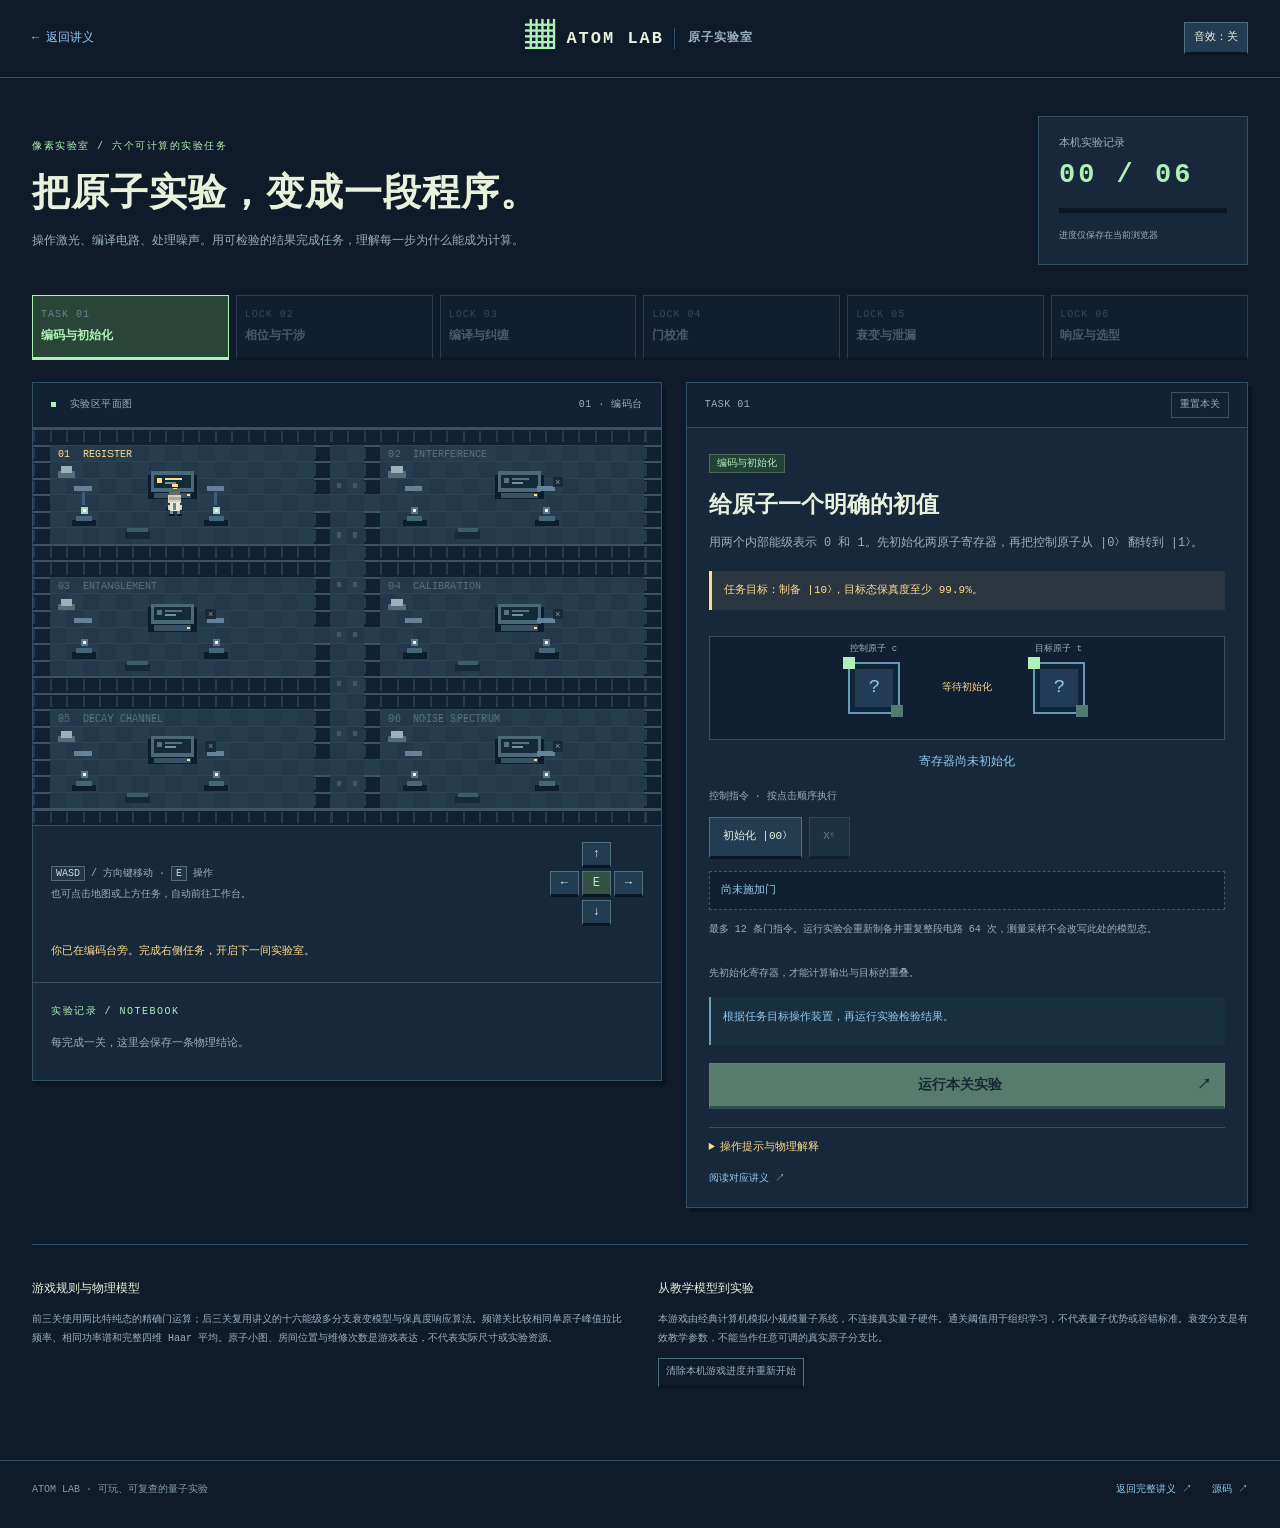
==== game.html @ e40fb6db "Add six-mission pixel atom laboratory game with physics-based progression" ====
<!doctype html>
<html lang="zh-CN"><head><meta charset="utf-8"><meta name="viewport" content="width=device-width,initial-scale=1"><meta name="theme-color" content="#101b2a"><meta name="description" content="一款可在手机与电脑上游玩的中性原子像素实验室：编译量子电路、校准里德堡门、处理衰变与激光噪声。"><title>原子实验室 · 像素量子任务</title><link rel="icon" href="./favicon.svg"><link rel="stylesheet" href="./game.css?v=game-1"><script type="module" src="./game.mjs?v=game-1"></script></head>
<body><a href="#workbench" class="skip-game">跳到实验工作台</a><header class="game-header"><a href="./index.html" class="back">← 返回讲义</a><a href="./game.html" class="game-brand"><span class="pixel-logo" aria-hidden="true">▦</span> ATOM LAB <span>原子实验室</span></a><button id="sound" aria-pressed="false">音效：关</button></header>
<main><section class="game-intro"><div><p class="overline">像素实验室 / 六个可计算的实验任务</p><h1>把原子实验，<br class="mobile-break">变成一段程序。</h1><p>操作激光、编译电路、处理噪声。用可检验的结果完成任务，理解每一步为什么能成为计算。</p></div><div class="save-status"><span>本机实验记录</span><b id="progress-value">00 / 06</b><div class="progress-track"><i id="progress-bar"></i></div><small id="save-note">进度仅保存在当前浏览器</small></div></section>
<nav id="missions" class="mission-tabs" aria-label="实验任务"></nav>
<div class="game-layout"><section class="world-panel" aria-label="像素实验室地图"><div class="panel-heading"><span><i class="status-dot"></i> 实验区平面图</span><span id="location">01 · 编码台</span></div><canvas id="world" width="608" height="384" tabindex="0" role="img" aria-label="六间像素实验室。点击已解锁工作台可自动前往，也可用方向键或 WASD 移动，E 键操作。"></canvas><div class="world-caption"><p><span class="key">WASD</span> / 方向键移动 · <span class="key">E</span> 操作<br>也可点击地图或上方任务，自动前往工作台。</p><div class="dpad" role="group" aria-label="触屏移动"><button data-move="up" aria-label="向上">↑</button><div><button data-move="left" aria-label="向左">←</button><button id="interact" aria-label="操作附近工作台">E</button><button data-move="right" aria-label="向右">→</button></div><button data-move="down" aria-label="向下">↓</button></div></div><p class="map-status" id="map-status" role="status">你已在编码台旁。完成右侧任务，开启下一间实验室。</p><div class="notebook"><span class="overline">实验记录 / NOTEBOOK</span><div id="notebook"><p>每完成一关，这里会保存一条物理结论。</p></div></div></section>
<section id="workbench" class="bench-panel" aria-labelledby="mission-title"><div class="panel-heading"><span id="mission-index">TASK 01</span><button id="reset-level">重置本关</button></div><div class="mission-copy"><span id="mission-tag" class="tag">编码与初始化</span><h2 id="mission-title"></h2><p id="mission-description"></p><div id="objective" class="objective"></div></div><div id="apparatus" class="apparatus" aria-label="当前实验装置"></div><div id="controls" class="controls"></div><div id="readout" class="readout" aria-live="polite"></div><div id="feedback" class="feedback" role="status"></div><div class="bench-actions"><button id="run" class="primary">运行本关实验 <span>↗</span></button><button id="next" class="primary" hidden>前往下一工作台 →</button></div><details id="help"><summary>操作提示与物理解释</summary><div id="help-text"></div></details><a id="lesson-link" class="lesson-link" href="./index.html#computable">阅读对应讲义 ↗</a></section></div>
<section class="game-notes"><div><h2>游戏规则与物理模型</h2><p>前三关使用两比特纯态的精确门运算；后三关复用讲义的十六能级多分支衰变模型与保真度响应算法。频谱关比较相同单原子峰值拉比频率、相同功率谱和完整四维 Haar 平均。原子小图、房间位置与维修次数是游戏表达，不代表实际尺寸或实验资源。</p></div><div><h2>从教学模型到实验</h2><p>本游戏由经典计算机模拟小规模量子系统，不连接真实量子硬件。通关阈值用于组织学习，不代表量子优势或容错标准。衰变分支是有效教学参数，不能当作任意可调的真实原子分支比。</p><button id="restart" class="quiet">清除本机游戏进度并重新开始</button></div></section></main>
<footer><span>ATOM LAB · 可玩、可复查的量子实验</span><a href="./index.html">返回完整讲义 ↗</a><a href="https://github.com/sputnik-odyssey/neutral-atom-gates" target="_blank" rel="noopener noreferrer">源码 ↗</a></footer>
<dialog id="ending" aria-labelledby="ending-title"><p class="overline">六份实验记录已完成</p><div class="trophy" aria-hidden="true">▟▙<br>▜▛</div><h2 id="ending-title">实验流程已建立。</h2><p>你已经把编码、门操作、测量和噪声分析连接成了一套可以执行、检验与修正的计算过程。</p><div id="ending-records"></div><button id="continue" class="primary">返回实验室 · 自由回看</button><a href="./index.html#computable">继续阅读计算原理 ↗</a></dialog>
<noscript><p class="noscript">此游戏需要 JavaScript。仍可<a href="./index.html">阅读文字讲义</a>。</p></noscript></body></html>
---- game.css ----
:root{color-scheme:dark;--bg:#101b2a;--panel:#17283a;--panel2:#1d3347;--line:#355065;--text:#e9f0dc;--muted:#9ab0bf;--mint:#aff0b6;--yellow:#ffdb8a;--blue:#91c9ec;--red:#ffa79c}*{box-sizing:border-box}body{margin:0;background:var(--bg);color:var(--text);font:14px/1.75 ui-monospace,SFMono-Regular,Menlo,Consolas,"PingFang SC","Microsoft YaHei",monospace}button,a,input,select{touch-action:manipulation}button,select{font:inherit;color:inherit;background:#223c51;border:1px solid #526f81;border-bottom:3px solid #091622;border-radius:0;padding:9px 13px;cursor:pointer}button:hover:not(:disabled){background:#304d61;border-color:var(--mint)}button:active:not(:disabled){transform:translateY(1px);border-bottom-width:2px}button:disabled{opacity:.42;cursor:not-allowed}button[hidden],[hidden]{display:none!important}a{color:var(--blue);text-decoration:none}a:hover{text-decoration:underline}button:focus-visible,a:focus-visible,input:focus-visible,select:focus-visible,canvas:focus-visible,summary:focus-visible{outline:2px solid var(--yellow);outline-offset:4px}.game-header{max-width:1440px;margin:auto;height:78px;display:flex;align-items:center;justify-content:space-between;padding:0 32px;border-bottom:1px solid var(--line)}.back{font-size:12px}.game-brand{display:flex;align-items:center;gap:10px;color:var(--text);font-size:17px;font-weight:700;letter-spacing:2px}.game-brand>span:last-child{font-size:12px;letter-spacing:1px;color:var(--muted);border-left:1px solid var(--line);padding-left:13px}.pixel-logo{font-size:29px;color:var(--mint)}#sound{font-size:11px;padding:5px 9px}main{max-width:1360px;margin:auto;padding:38px 32px}.game-intro{display:flex;align-items:center;justify-content:space-between;gap:30px;margin-bottom:30px}.overline{font-size:10px;letter-spacing:1.5px;color:var(--mint);text-transform:uppercase}.game-intro h1{font-family:system-ui,"PingFang SC",sans-serif;font-size:clamp(25px,3vw,38px);letter-spacing:1px;line-height:1.4;margin:10px 0 12px}.game-intro p:last-child{color:var(--muted);font-size:12px;margin:0}.mobile-break{display:none}.save-status{width:210px;flex-shrink:0;border:1px solid var(--line);padding:17px 20px;background:var(--panel)}.save-status>span{display:block;color:var(--muted);font-size:11px}.save-status b{display:block;font-size:27px;letter-spacing:3px;color:var(--mint);line-height:1.7}.save-status small{font-size:9px;color:var(--muted)}.progress-track{height:5px;background:#0b1723;margin:9px 0}.progress-track i{display:block;background:var(--mint);height:100%;width:0;transition:width .3s}.mission-tabs{display:grid;grid-template-columns:repeat(6,minmax(0,1fr));gap:7px;margin-bottom:22px}.mission-tab{padding:10px 8px;text-align:left;min-width:0;background:#132335;font-size:11px;color:var(--muted)}.mission-tab .mission-number{font-size:10px;display:block;letter-spacing:1px;color:#678294}.mission-tab strong{display:block;margin:3px 0 0;font-size:12px;white-space:nowrap}.mission-tab.active{background:#284537;border-color:var(--mint);color:var(--mint)}.mission-tab.complete .mission-number{color:var(--mint)}.game-layout{display:grid;grid-template-columns:minmax(0,1.12fr) minmax(0,1fr);gap:24px;align-items:start}.world-panel,.bench-panel{border:1px solid var(--line);background:var(--panel);box-shadow:4px 4px 0 #0a1521;min-width:0}.panel-heading{height:45px;padding:0 18px;display:flex;align-items:center;justify-content:space-between;font-size:10px;letter-spacing:.5px;background:#122133;border-bottom:1px solid var(--line);color:var(--muted)}.panel-heading button{font-size:10px;padding:3px 8px;background:transparent;border:1px solid var(--line)}.status-dot{display:inline-block;width:5px;height:5px;background:var(--mint);margin-right:7px}#world{display:block;width:100%;height:auto;image-rendering:pixelated;cursor:crosshair;background:#0c1826;border-bottom:1px solid var(--line);outline-offset:-3px}.world-caption{padding:16px 18px;display:flex;justify-content:space-between;gap:15px;align-items:center}.world-caption p{font-size:10px;color:var(--muted);line-height:2.1;margin:0}.key{padding:1px 4px;border:1px solid #526a7a;background:#203647;color:#c8d9df}.dpad{text-align:center;line-height:1;flex-shrink:0}.dpad>div{display:flex;gap:3px;margin:3px 0}.dpad button{width:29px;height:26px;padding:0;font-size:12px}.dpad #interact{background:#345143;color:var(--mint)}.map-status{margin:0;padding:0 18px 17px;font-size:11px;color:var(--yellow);min-height:40px}.notebook{border-top:1px solid var(--line);padding:15px 18px}.notebook p{color:var(--muted);font-size:11px;line-height:1.9}.notebook article{border-left:2px solid var(--mint);padding:0 0 0 10px;margin:12px 0;color:var(--muted);font-size:11px}.notebook article b{color:var(--text);display:block;font-size:11px;margin-bottom:3px}.mission-copy{padding:22px 22px 0}.tag{font-size:10px;border:1px solid #4b6b5a;background:#234136;color:var(--mint);padding:3px 7px}.mission-copy h2{font:600 23px/1.4 system-ui,sans-serif;margin:13px 0 12px}.mission-copy p{font-size:12px;color:var(--muted);line-height:1.9}.objective{border-left:3px solid var(--yellow);background:#2b3540;padding:10px 12px;font-size:11px;color:var(--yellow);margin:16px 0}.apparatus{padding:10px 22px 0}.atom-register{background:#102032;border:1px solid var(--line);padding:14px;display:flex;align-items:center;justify-content:center;gap:34px;position:relative;min-height:104px}.atom-register .atom{width:52px;height:52px;position:relative;background:#223c55;border:2px solid #6a98b7;box-shadow:inset 0 0 0 5px #102437;display:grid;place-items:center;font-size:19px;color:var(--blue)}.atom-register .atom:before{content:'';position:absolute;width:12px;height:12px;background:var(--mint);top:-7px;left:-7px;box-shadow:48px 48px 0 #527b74}.atom-label{font-size:9px;position:absolute;top:-22px;left:0;white-space:nowrap;color:var(--muted)}.atom-register .coupling{font-size:10px;color:var(--yellow);width:65px;text-align:center}.atom-register.entangled{border-color:var(--mint)}.atom-register.entangled .coupling{color:var(--mint)}.state-line{font-size:12px;text-align:center;color:var(--blue);margin:12px 0;overflow-wrap:anywhere}.controls{padding:0 22px}.controls .control-group{display:flex;flex-wrap:wrap;gap:7px;margin:12px 0}.controls button{font-size:11px}.control-title{color:var(--muted);font-size:10px;margin-top:15px}.circuit-tape{padding:9px 11px;background:#102032;border:1px dashed #3d576c;font-size:11px;min-height:38px;overflow-wrap:anywhere;color:var(--blue)}.control-note{font-size:10px;color:var(--muted);line-height:1.9}.metric-grid{display:grid;grid-template-columns:1fr 1fr;gap:8px}.metric{padding:11px;background:#102132;border:1px solid #2e4a5c;min-width:0}.metric span{font-size:9px;color:var(--muted);display:block}.metric b{font-size:19px;font-weight:500;color:var(--mint);font-variant-numeric:tabular-nums;display:block;overflow-wrap:anywhere}.readout{padding:5px 22px 0}.bars{padding:10px 0}.prob-row{display:grid;grid-template-columns:38px 1fr 48px;align-items:center;gap:9px;font-size:10px;margin:7px 0;font-variant-numeric:tabular-nums}.prob-track{height:11px;background:#0c1828;border:1px solid #315064}.prob-track i{display:block;height:100%;background:#88c7c4;max-width:100%}.prob-row>span:last-child{text-align:right;color:var(--muted)}.sampling{font-size:10px;color:var(--muted);padding:7px;border:1px solid var(--line);line-height:1.9}.feedback{font-size:11px;line-height:1.9;margin:14px 22px 0;padding:10px 12px;background:#182f3e;color:var(--blue);border-left:2px solid #709fbd;min-height:48px}.feedback.success{background:#203c31;border-color:var(--mint);color:var(--mint)}.feedback.warning{background:#3a302d;border-color:var(--yellow);color:var(--yellow)}.bench-actions{display:flex;gap:9px;padding:18px 22px}.primary{background:var(--mint);color:#132b24;font-weight:700;border-color:#c7ffd0;border-bottom-color:#4e8663;flex:1}.primary:hover:not(:disabled){background:#c3ffcb;color:#10271c}.primary span{float:right}.bench-panel details{margin:0 22px 12px;border-top:1px solid var(--line);font-size:11px;padding-top:10px}.bench-panel summary{cursor:pointer;color:var(--yellow)}.bench-panel details div{font-size:11px;color:var(--muted);line-height:1.9}.lesson-link{display:block;margin:12px 22px 20px;font-size:10px}.experiment-log{font-size:10px;border-collapse:collapse;width:100%;margin:12px 0;white-space:nowrap}.experiment-scroll{overflow-x:auto}.experiment-log th,.experiment-log td{padding:6px 8px;border-bottom:1px solid var(--line);text-align:left}.experiment-log th{color:var(--muted);font-weight:400}.experiment-log td{font-variant-numeric:tabular-nums}.noise-plot{width:100%;height:175px;background:#102032;display:block;border:1px solid var(--line);margin:12px 0}.noise-plot text{font:9px monospace;fill:#99b1c1}.spectrum-legend{display:flex;flex-wrap:wrap;gap:12px;color:var(--muted);font-size:9px}.spectrum-legend .seq{color:var(--yellow)}.spectrum-legend .phase{color:var(--blue)}.protocol-select.selected{border:2px solid var(--mint);background:#29493a;color:var(--mint)}.game-notes{margin:36px 0 10px;padding:24px 0;border-top:1px solid var(--line);display:grid;grid-template-columns:1fr 1fr;gap:35px}.game-notes h2{font-size:12px;font-weight:500;color:var(--text)}.game-notes p{font-size:10px;color:var(--muted);line-height:1.9}.quiet{font-size:10px;color:var(--muted);padding:4px 7px;background:transparent}footer{max-width:1360px;margin:auto;padding:20px 32px 30px;border-top:1px solid var(--line);display:flex;gap:20px;font-size:10px;color:#849bac;flex-wrap:wrap}footer span{margin-right:auto}.skip-game{position:absolute;top:-80px;left:15px;background:var(--mint);color:#112d20;padding:10px;z-index:10}.skip-game:focus{top:10px}.noscript{text-align:center;padding:40px}.trophy{font-size:35px;color:var(--yellow);line-height:.7;margin:30px}dialog{max-width:550px;width:calc(100% - 32px);max-height:90vh;background:var(--panel);border:2px solid var(--mint);padding:28px;color:var(--text);text-align:center;box-shadow:7px 7px 0 #071421}dialog::backdrop{background:#07121ce8}dialog h2{font-size:25px}dialog p{font-size:12px;color:var(--muted)}dialog .primary{display:block;width:100%;margin:20px 0 10px}dialog a{font-size:11px}#ending-records{text-align:left;font-size:11px;color:var(--muted);line-height:1.9;border-top:1px solid var(--line);margin-top:20px;padding-top:10px}@media(max-width:1000px){main{padding:26px 22px}.game-layout{gap:16px;grid-template-columns:minmax(0,1fr) minmax(0,1fr)}.game-header{padding:0 22px}.mission-copy,.apparatus,.controls{padding-left:16px;padding-right:16px}.readout{padding-left:16px;padding-right:16px}.bench-actions{padding:16px}.feedback{margin-left:16px;margin-right:16px}.mission-copy h2{font-size:21px}.world-caption{padding:12px;gap:8px}.world-caption p{font-size:9px}.mission-tab strong{font-size:10px}.mission-tabs{gap:5px}.atom-register{gap:20px}.atom-register .coupling{width:50px}}
@media(max-width:760px){.game-layout{grid-template-columns:minmax(0,1fr)}.game-header{height:65px;padding:0 16px}.game-brand{font-size:14px;gap:6px}.game-brand>span:last-child{display:none}.game-intro{align-items:flex-start;gap:14px}.game-intro h1{font-size:26px}.game-intro p:last-child{font-size:11px}.save-status{width:118px;padding:12px 10px}.save-status b{font-size:20px;letter-spacing:1px}.save-status small{font-size:8px}.save-status>span{font-size:9px}main{padding:23px 16px}.mission-tabs{grid-template-columns:repeat(3,minmax(0,1fr));gap:6px}.mission-tab strong{font-size:11px}.mission-tab{padding:8px 10px}.world-caption{padding:12px 15px}.world-caption p{font-size:10px}.notebook{display:none}.game-notes{grid-template-columns:1fr;gap:8px;margin-top:25px}.mobile-break{display:block}.mission-copy{padding-top:20px}.mission-copy h2{font-size:23px}.apparatus{padding-top:8px}.bench-panel{scroll-margin-top:15px}footer{padding:20px 16px;gap:12px}footer span{width:100%}.experiment-log{font-size:9px}.world-panel{box-shadow:3px 3px 0 #071421}.map-status{font-size:10px;margin-bottom:0;padding-bottom:12px}.metric b{font-size:19px}}
@media(prefers-reduced-motion:reduce){*{scroll-behavior:auto!important;transition:none!important}}
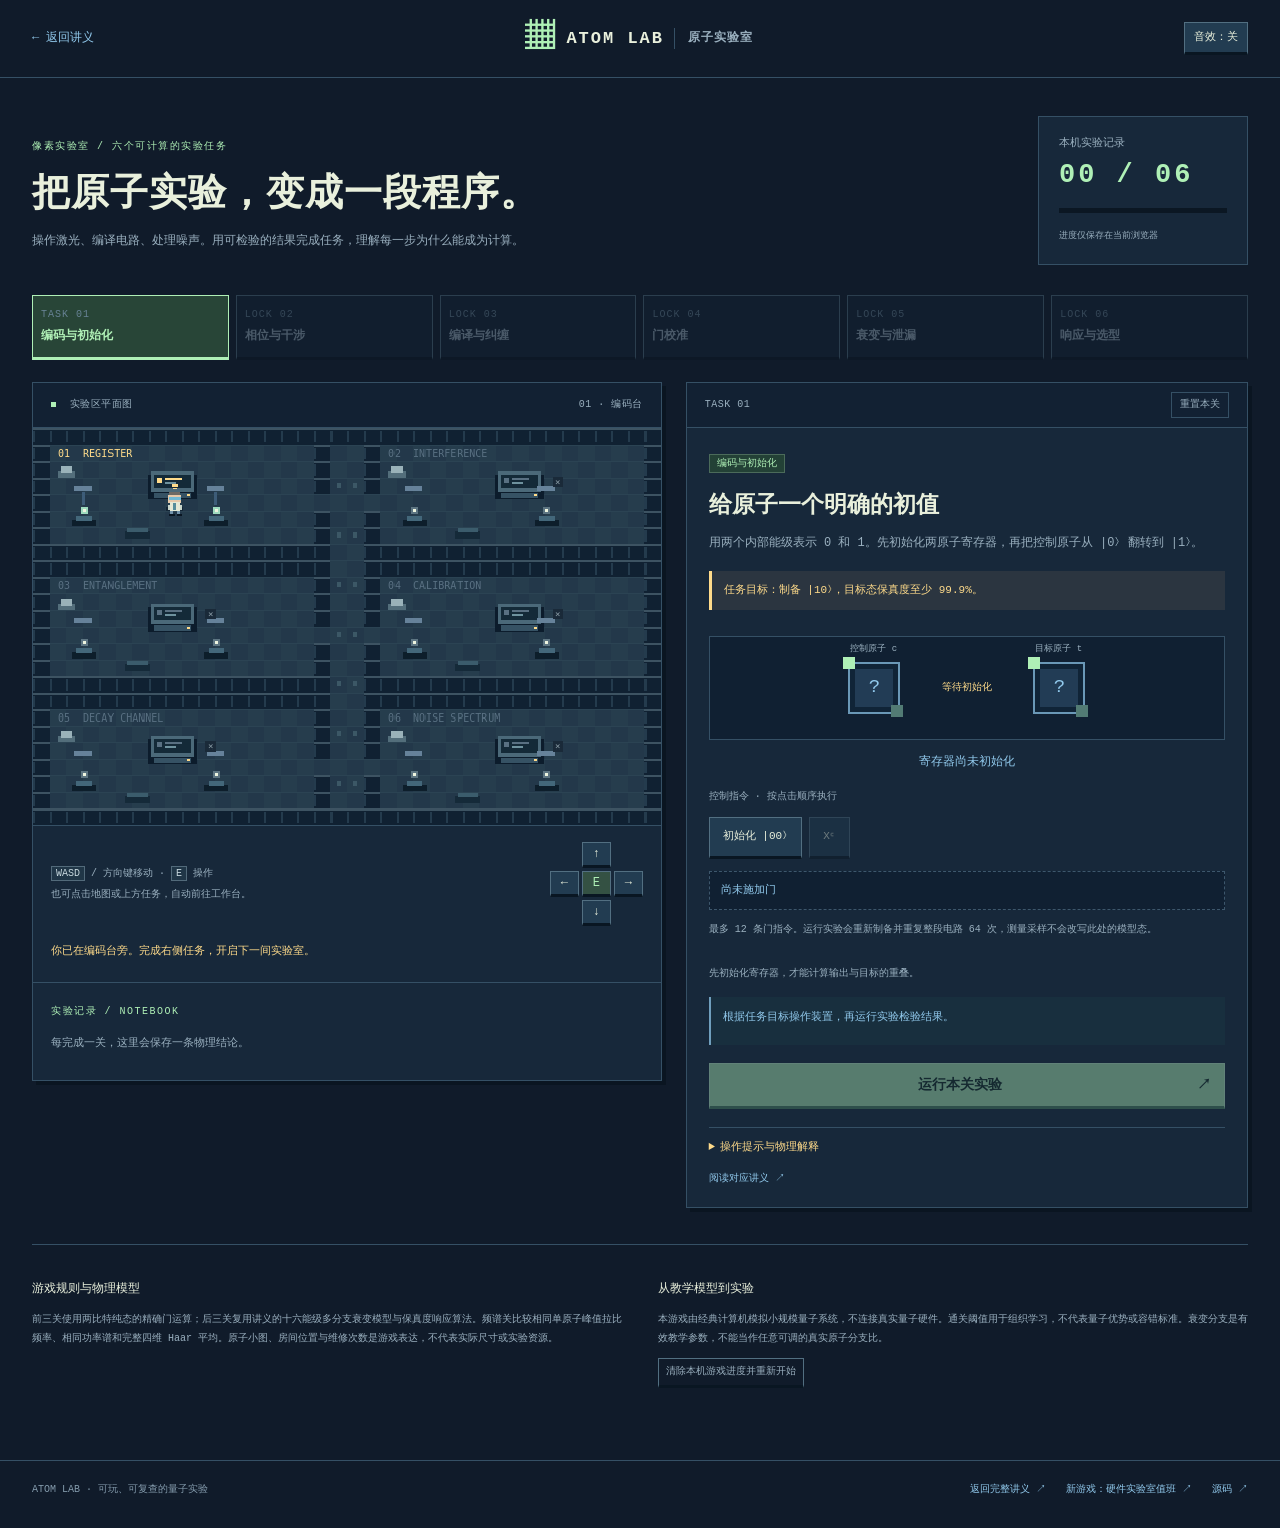
==== commit 746428ba: "Add hardware laboratory pixel adventure with instrument diagnostics and experiment sequence" ====
--- a/game.html
+++ b/game.html
@@ -6,6 +6,6 @@
 <div class="game-layout"><section class="world-panel" aria-label="像素实验室地图"><div class="panel-heading"><span><i class="status-dot"></i> 实验区平面图</span><span id="location">01 · 编码台</span></div><canvas id="world" width="608" height="384" tabindex="0" role="img" aria-label="六间像素实验室。点击已解锁工作台可自动前往，也可用方向键或 WASD 移动，E 键操作。"></canvas><div class="world-caption"><p><span class="key">WASD</span> / 方向键移动 · <span class="key">E</span> 操作<br>也可点击地图或上方任务，自动前往工作台。</p><div class="dpad" role="group" aria-label="触屏移动"><button data-move="up" aria-label="向上">↑</button><div><button data-move="left" aria-label="向左">←</button><button id="interact" aria-label="操作附近工作台">E</button><button data-move="right" aria-label="向右">→</button></div><button data-move="down" aria-label="向下">↓</button></div></div><p class="map-status" id="map-status" role="status">你已在编码台旁。完成右侧任务，开启下一间实验室。</p><div class="notebook"><span class="overline">实验记录 / NOTEBOOK</span><div id="notebook"><p>每完成一关，这里会保存一条物理结论。</p></div></div></section>
 <section id="workbench" class="bench-panel" aria-labelledby="mission-title"><div class="panel-heading"><span id="mission-index">TASK 01</span><button id="reset-level">重置本关</button></div><div class="mission-copy"><span id="mission-tag" class="tag">编码与初始化</span><h2 id="mission-title"></h2><p id="mission-description"></p><div id="objective" class="objective"></div></div><div id="apparatus" class="apparatus" aria-label="当前实验装置"></div><div id="controls" class="controls"></div><div id="readout" class="readout" aria-live="polite"></div><div id="feedback" class="feedback" role="status"></div><div class="bench-actions"><button id="run" class="primary">运行本关实验 <span>↗</span></button><button id="next" class="primary" hidden>前往下一工作台 →</button></div><details id="help"><summary>操作提示与物理解释</summary><div id="help-text"></div></details><a id="lesson-link" class="lesson-link" href="./index.html#computable">阅读对应讲义 ↗</a></section></div>
 <section class="game-notes"><div><h2>游戏规则与物理模型</h2><p>前三关使用两比特纯态的精确门运算；后三关复用讲义的十六能级多分支衰变模型与保真度响应算法。频谱关比较相同单原子峰值拉比频率、相同功率谱和完整四维 Haar 平均。原子小图、房间位置与维修次数是游戏表达，不代表实际尺寸或实验资源。</p></div><div><h2>从教学模型到实验</h2><p>本游戏由经典计算机模拟小规模量子系统，不连接真实量子硬件。通关阈值用于组织学习，不代表量子优势或容错标准。衰变分支是有效教学参数，不能当作任意可调的真实原子分支比。</p><button id="restart" class="quiet">清除本机游戏进度并重新开始</button></div></section></main>
-<footer><span>ATOM LAB · 可玩、可复查的量子实验</span><a href="./index.html">返回完整讲义 ↗</a><a href="https://github.com/sputnik-odyssey/neutral-atom-gates" target="_blank" rel="noopener noreferrer">源码 ↗</a></footer>
+<footer><span>ATOM LAB · 可玩、可复查的量子实验</span><a href="./index.html">返回完整讲义 ↗</a><a href="./hardware.html">新游戏：硬件实验室值班 ↗</a><a href="https://github.com/sputnik-odyssey/neutral-atom-gates" target="_blank" rel="noopener noreferrer">源码 ↗</a></footer>
 <dialog id="ending" aria-labelledby="ending-title"><p class="overline">六份实验记录已完成</p><div class="trophy" aria-hidden="true">▟▙<br>▜▛</div><h2 id="ending-title">实验流程已建立。</h2><p>你已经把编码、门操作、测量和噪声分析连接成了一套可以执行、检验与修正的计算过程。</p><div id="ending-records"></div><button id="continue" class="primary">返回实验室 · 自由回看</button><a href="./index.html#computable">继续阅读计算原理 ↗</a></dialog>
 <noscript><p class="noscript">此游戏需要 JavaScript。仍可<a href="./index.html">阅读文字讲义</a>。</p></noscript></body></html>
